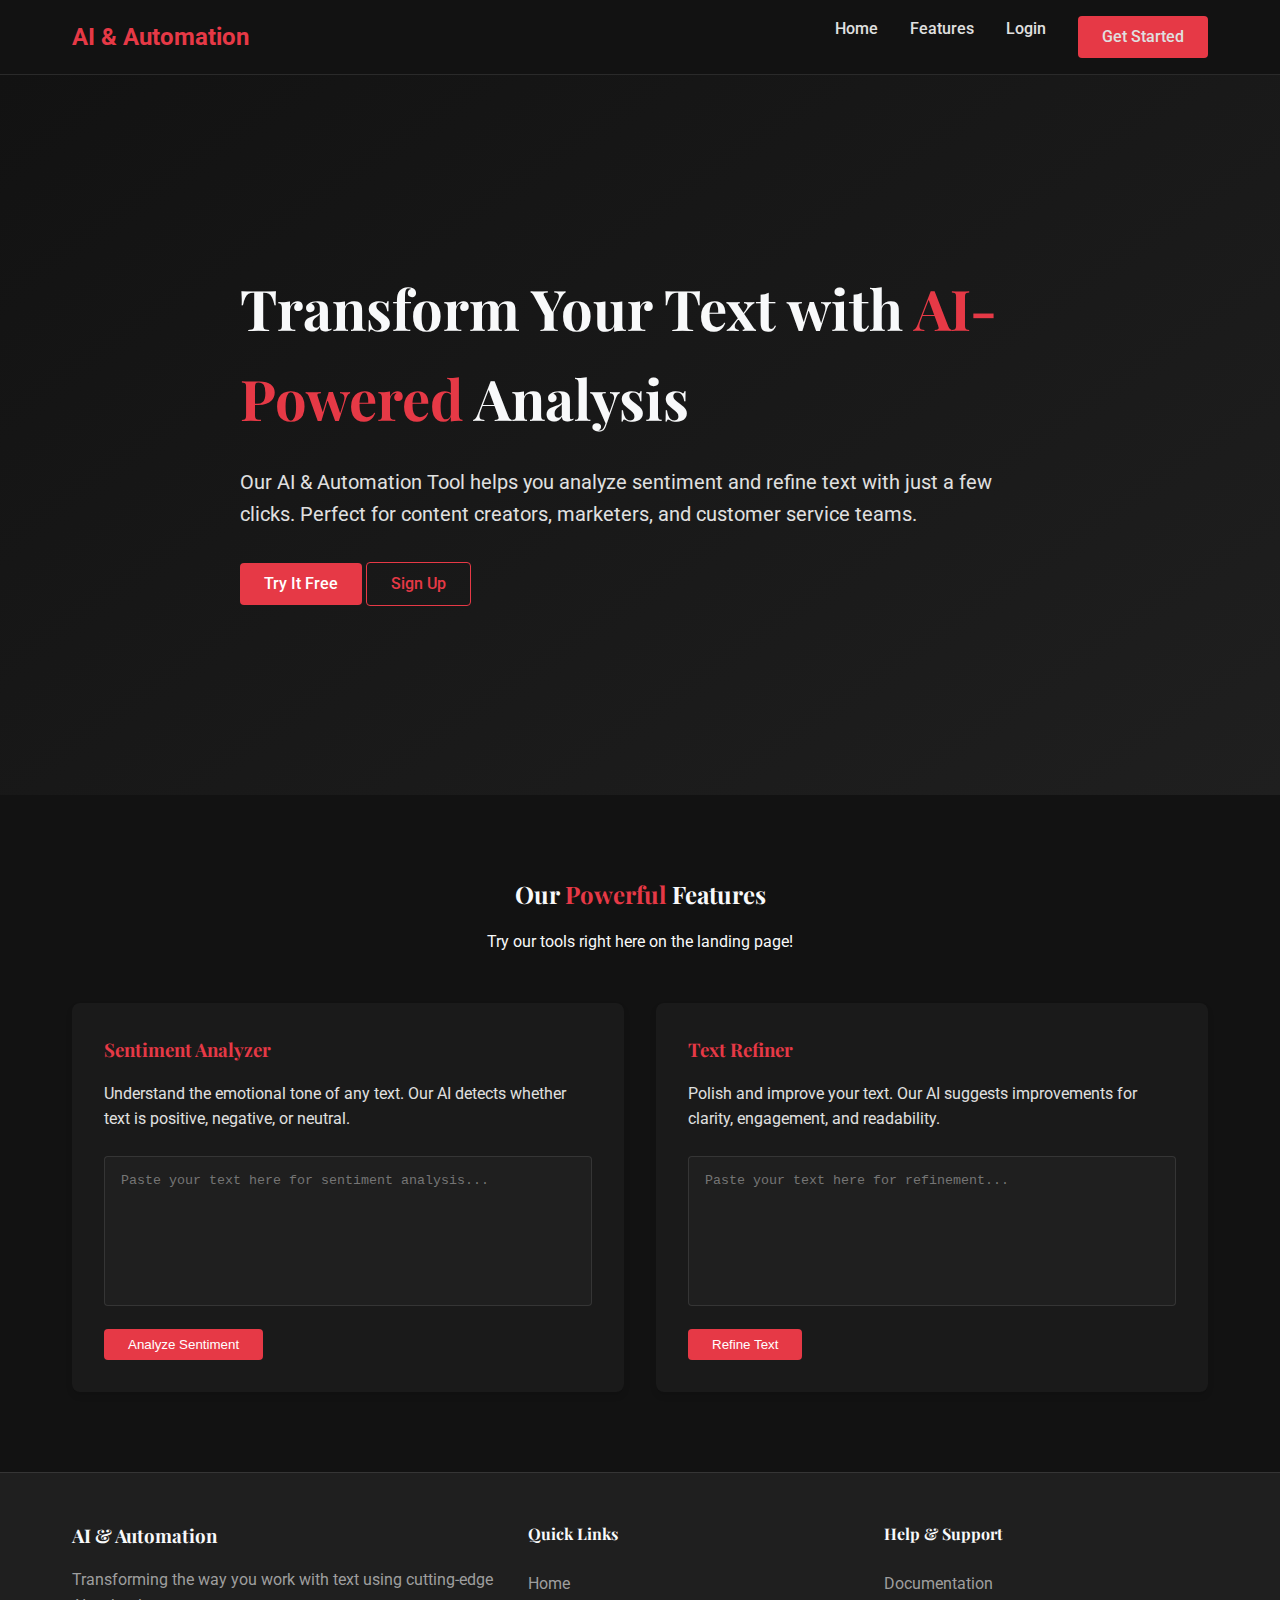
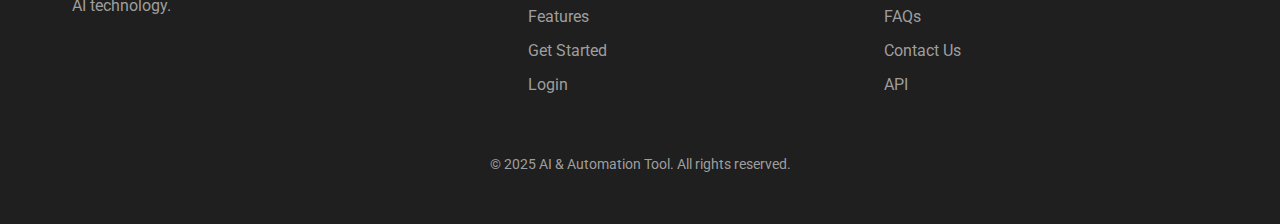
==== frontend/index.html @ 7e72e44c "commit" ====
<!DOCTYPE html>
<html lang="en">
<head>
    <meta charset="UTF-8">
    <meta name="viewport" content="width=device-width, initial-scale=1.0">
    <title>AI & Automation Tool - Sentiment Analysis & Text Refining</title>
    <link rel="stylesheet" href="assets/css/style.css">
    <link rel="stylesheet" href="https://cdnjs.cloudflare.com/ajax/libs/font-awesome/6.0.0/css/all.min.css">
</head>
<body>
    <!-- Header -->
    <header class="header">
        <div class="container">
            <nav class="nav">
                <a href="index.html" class="logo">AI & Automation</a>
                <div class="nav-links">
                    <a href="index.html">Home</a>
                    <a href="#features">Features</a>
                    <a href="login.html">Login</a>
                    <a href="get-started.html" class="btn">Get Started</a>
                </div>
            </nav>
        </div>
    </header>

    <!-- Hero Section -->
    <section class="hero">
        <div class="container">
            <div class="hero-content">
                <h1>Transform Your Text with <span class="highlight">AI-Powered</span> Analysis</h1>
                <p>Our AI & Automation Tool helps you analyze sentiment and refine text with just a few clicks. Perfect for content creators, marketers, and customer service teams.</p>
                <a href="get-started.html" class="btn">Try It Free</a>
                <a href="register.html" class="btn btn-outline">Sign Up</a>
            </div>
        </div>
    </section>

    <!-- Features Section -->
    <section class="features" id="features">
        <div class="container">
            <div class="section-title">
                <h2>Our <span class="highlight">Powerful</span> Features</h2>
                <p>Try our tools right here on the landing page!</p>
            </div>
            <div class="features-row">
                <!-- Sentiment Analysis Feature -->
                <div class="feature-card">
                    <h3>Sentiment Analyzer</h3>
                    <p>Understand the emotional tone of any text. Our AI detects whether text is positive, negative, or neutral.</p>
                    <form id="sentiment-form">
                        <textarea id="sentiment-input" class="text-area" placeholder="Paste your text here for sentiment analysis..."></textarea>
                        <button type="submit" class="btn">Analyze Sentiment</button>
                    </form>
                    <div id="sentiment-result" class="result-area" style="display: none;"></div>
                </div>

                <!-- Text Refiner Feature -->
                <div class="feature-card">
                    <h3>Text Refiner</h3>
                    <p>Polish and improve your text. Our AI suggests improvements for clarity, engagement, and readability.</p>
                    <form id="refiner-form">
                        <textarea id="refiner-input" class="text-area" placeholder="Paste your text here for refinement..."></textarea>
                        <button type="submit" class="btn">Refine Text</button>
                    </form>
                    <div id="refiner-result" class="result-area" style="display: none;"></div>
                </div>
            </div>
        </div>
    </section>

    <!-- Footer -->
    <footer class="footer">
        <div class="container">
            <div class="footer-content">
                <div class="footer-info">
                    <h3>AI & Automation</h3>
                    <p>Transforming the way you work with text using cutting-edge AI technology.</p>
                </div>
                <div class="footer-links">
                    <h4>Quick Links</h4>
                    <ul>
                        <li><a href="index.html">Home</a></li>
                        <li><a href="#features">Features</a></li>
                        <li><a href="get-started.html">Get Started</a></li>
                        <li><a href="login.html">Login</a></li>
                    </ul>
                </div>
                <div class="footer-links">
                    <h4>Help & Support</h4>
                    <ul>
                        <li><a href="#">Documentation</a></li>
                        <li><a href="#">FAQs</a></li>
                        <li><a href="#">Contact Us</a></li>
                        <li><a href="#">API</a></li>
                    </ul>
                </div>
            </div>
            <div class="footer-bottom">
                <p>&copy; 2025 AI & Automation Tool. All rights reserved.</p>
            </div>
        </div>
    </footer>

    <script src="assets/js/main.js"></script>
</body>
</html>
---- frontend/assets/css/style.css ----
/* style.css - Main styles for the AI & Automation Tool */

/* Import fonts */
@import url('https://fonts.googleapis.com/css2?family=Playfair+Display:wght@400;500;700&family=Roboto:wght@300;400;500;700&display=swap');

/* CSS Reset */
* {
    margin: 0;
    padding: 0;
    box-sizing: border-box;
}

:root {
    --primary-black: #121212;
    --primary-red: #e63946;
    --secondary-black: #1f1f1f;
    --text-primary: #f8f9fa;
    --text-secondary: #e0e0e0;
    --text-dim: #9e9e9e;
    --card-bg: #1a1a1a;
    --hover-red: #d62839;
    --gradient-bg: linear-gradient(145deg, var(--primary-black), var(--secondary-black));
}

body {
    font-family: 'Roboto', sans-serif;
    background-color: var(--primary-black);
    color: var(--text-primary);
    line-height: 1.6;
}

h1, h2, h3, h4, h5, h6 {
    font-family: 'Playfair Display', serif;
    font-weight: 700;
    margin-bottom: 1rem;
}

.container {
    max-width: 1200px;
    margin: 0 auto;
    padding: 0 2rem;
}

/* Header Styles */
.header {
    background-color: var(--primary-black);
    padding: 1rem 0;
    border-bottom: 1px solid rgba(255, 255, 255, 0.1);
    position: sticky;
    top: 0;
    z-index: 1000;
}

.nav {
    display: flex;
    justify-content: space-between;
    align-items: center;
}

.logo {
    font-size: 1.5rem;
    font-weight: 700;
    color: var(--primary-red);
    text-decoration: none;
}

.nav-links {
    display: flex;
    gap: 2rem;
}

.nav-links a {
    color: var(--text-secondary);
    text-decoration: none;
    font-weight: 500;
    transition: color 0.3s ease;
}

.nav-links a:hover {
    color: var(--primary-red);
}

.btn {
    display: inline-block;
    padding: 0.5rem 1.5rem;
    background-color: var(--primary-red);
    color: white;
    text-decoration: none;
    border-radius: 4px;
    font-weight: 500;
    transition: background-color 0.3s ease;
    border: none;
    cursor: pointer;
}

.btn:hover {
    background-color: var(--hover-red);
}

.btn-outline {
    background-color: transparent;
    border: 1px solid var(--primary-red);
    color: var(--primary-red);
}

.btn-outline:hover {
    background-color: var(--primary-red);
    color: white;
}

/* Hero Section */
.hero {
    height: 80vh;
    display: flex;
    flex-direction: column;
    justify-content: center;
    background: var(--gradient-bg);
    padding: 2rem 0;
}

.hero-content {
    max-width: 800px;
}

.hero h1 {
    font-size: 3.5rem;
    margin-bottom: 1.5rem;
}

.hero p {
    font-size: 1.25rem;
    margin-bottom: 2rem;
    color: var(--text-secondary);
}

.highlight {
    color: var(--primary-red);
}

/* Features Section */
.features {
    padding: 5rem 0;
}

.section-title {
    text-align: center;
    margin-bottom: 3rem;
}

.features-row {
    display: flex;
    gap: 2rem;
    flex-wrap: wrap;
}

.feature-card {
    flex: 1 1 350px;
    background-color: var(--card-bg);
    border-radius: 8px;
    padding: 2rem;
    box-shadow: 0 4px 6px rgba(0, 0, 0, 0.1);
    transition: transform 0.3s ease;
}

.feature-card:hover {
    transform: translateY(-5px);
}

.feature-card h3 {
    color: var(--primary-red);
    margin-bottom: 1rem;
}

.feature-card p {
    color: var(--text-secondary);
    margin-bottom: 1.5rem;
}

.text-area {
    width: 100%;
    height: 150px;
    background-color: var(--secondary-black);
    border: 1px solid rgba(255, 255, 255, 0.1);
    border-radius: 4px;
    padding: 1rem;
    color: var(--text-primary);
    margin-bottom: 1rem;
    resize: none;
}

.text-area:focus {
    outline: 1px solid var(--primary-red);
}

.result-area {
    background-color: rgba(230, 57, 70, 0.1);
    border-radius: 4px;
    padding: 1rem;
    min-height: 100px;
    margin-top: 1rem;
}

/* Footer */
.footer {
    background-color: var(--secondary-black);
    padding: 3rem 0;
    border-top: 1px solid rgba(255, 255, 255, 0.1);
}

.footer-content {
    display: flex;
    justify-content: space-between;
    flex-wrap: wrap;
    gap: 2rem;
}

.footer-info {
    flex: 1 1 300px;
}

.footer-info p {
    color: var(--text-dim);
    margin-top: 1rem;
}

.footer-links {
    flex: 1 1 200px;
}

.footer-links h4 {
    margin-bottom: 1.5rem;
}

.footer-links ul {
    list-style: none;
}

.footer-links li {
    margin-bottom: 0.5rem;
}

.footer-links a {
    color: var(--text-dim);
    text-decoration: none;
    transition: color 0.3s ease;
}

.footer-links a:hover {
    color: var(--primary-red);
}

.footer-bottom {
    margin-top: 3rem;
    text-align: center;
    color: var(--text-dim);
    font-size: 0.9rem;
}

/* Form styles */
.form-container {
    max-width: 500px;
    margin: 4rem auto;
    background-color: var(--card-bg);
    padding: 2rem;
    border-radius: 8px;
    box-shadow: 0 4px 12px rgba(0, 0, 0, 0.1);
}

.form-title {
    text-align: center;
    margin-bottom: 2rem;
}

.form-group {
    margin-bottom: 1.5rem;
}

.form-label {
    display: block;
    margin-bottom: 0.5rem;
    color: var(--text-secondary);
}

.form-input {
    width: 100%;
    padding: 0.75rem;
    background-color: var(--secondary-black);
    border: 1px solid rgba(255, 255, 255, 0.1);
    border-radius: 4px;
    color: var(--text-primary);
}

.form-input:focus {
    outline: 1px solid var(--primary-red);
}

.form-footer {
    margin-top: 2rem;
    text-align: center;
}

.form-footer a {
    color: var(--primary-red);
    text-decoration: none;
}

.form-footer a:hover {
    text-decoration: underline;
}

.get-started-container {
    display: flex;
    flex-direction: column;
    align-items: center;
    text-align: center;
    padding: 5rem 0;
}

.get-started-container h1 {
    margin-bottom: 2rem;
}

.get-started-container p {
    max-width: 600px;
    margin-bottom: 2rem;
    color: var(--text-secondary);
}

.pricing-plans {
    display: flex;
    gap: 2rem;
    flex-wrap: wrap;
    justify-content: center;
    margin-top: 3rem;
}

.pricing-card {
    background-color: var(--card-bg);
    border-radius: 8px;
    padding: 2rem;
    width: 300px;
    text-align: center;
    border: 1px solid rgba(255, 255, 255, 0.1);
}

.pricing-card.featured {
    border: 1px solid var(--primary-red);
    position: relative;
}

.pricing-card.featured::before {
    content: "Popular";
    position: absolute;
    top: -12px;
    left: 50%;
    transform: translateX(-50%);
    background-color: var(--primary-red);
    padding: 0.25rem 1rem;
    border-radius: 20px;
    font-size: 0.8rem;
    font-weight: 500;
}

.price {
    font-size: 2.5rem;
    font-weight: 700;
    margin: 1rem 0;
}

.price span {
    font-size: 1rem;
    font-weight: 400;
    color: var(--text-dim);
}

.features-list {
    list-style: none;
    margin: 2rem 0;
    text-align: left;
}

.features-list li {
    margin-bottom: 0.5rem;
    position: relative;
    padding-left: 1.5rem;
}

.features-list li::before {
    content: "✓";
    color: var(--primary-red);
    position: absolute;
    left: 0;
}

/* Responsive */
@media (max-width: 768px) {
    .hero h1 {
        font-size: 2.5rem;
    }
    
    .nav-links {
        display: none;
    }
    
    .mobile-menu-btn {
        display: block;
    }
    
    .footer-content {
        flex-direction: column;
    }
}
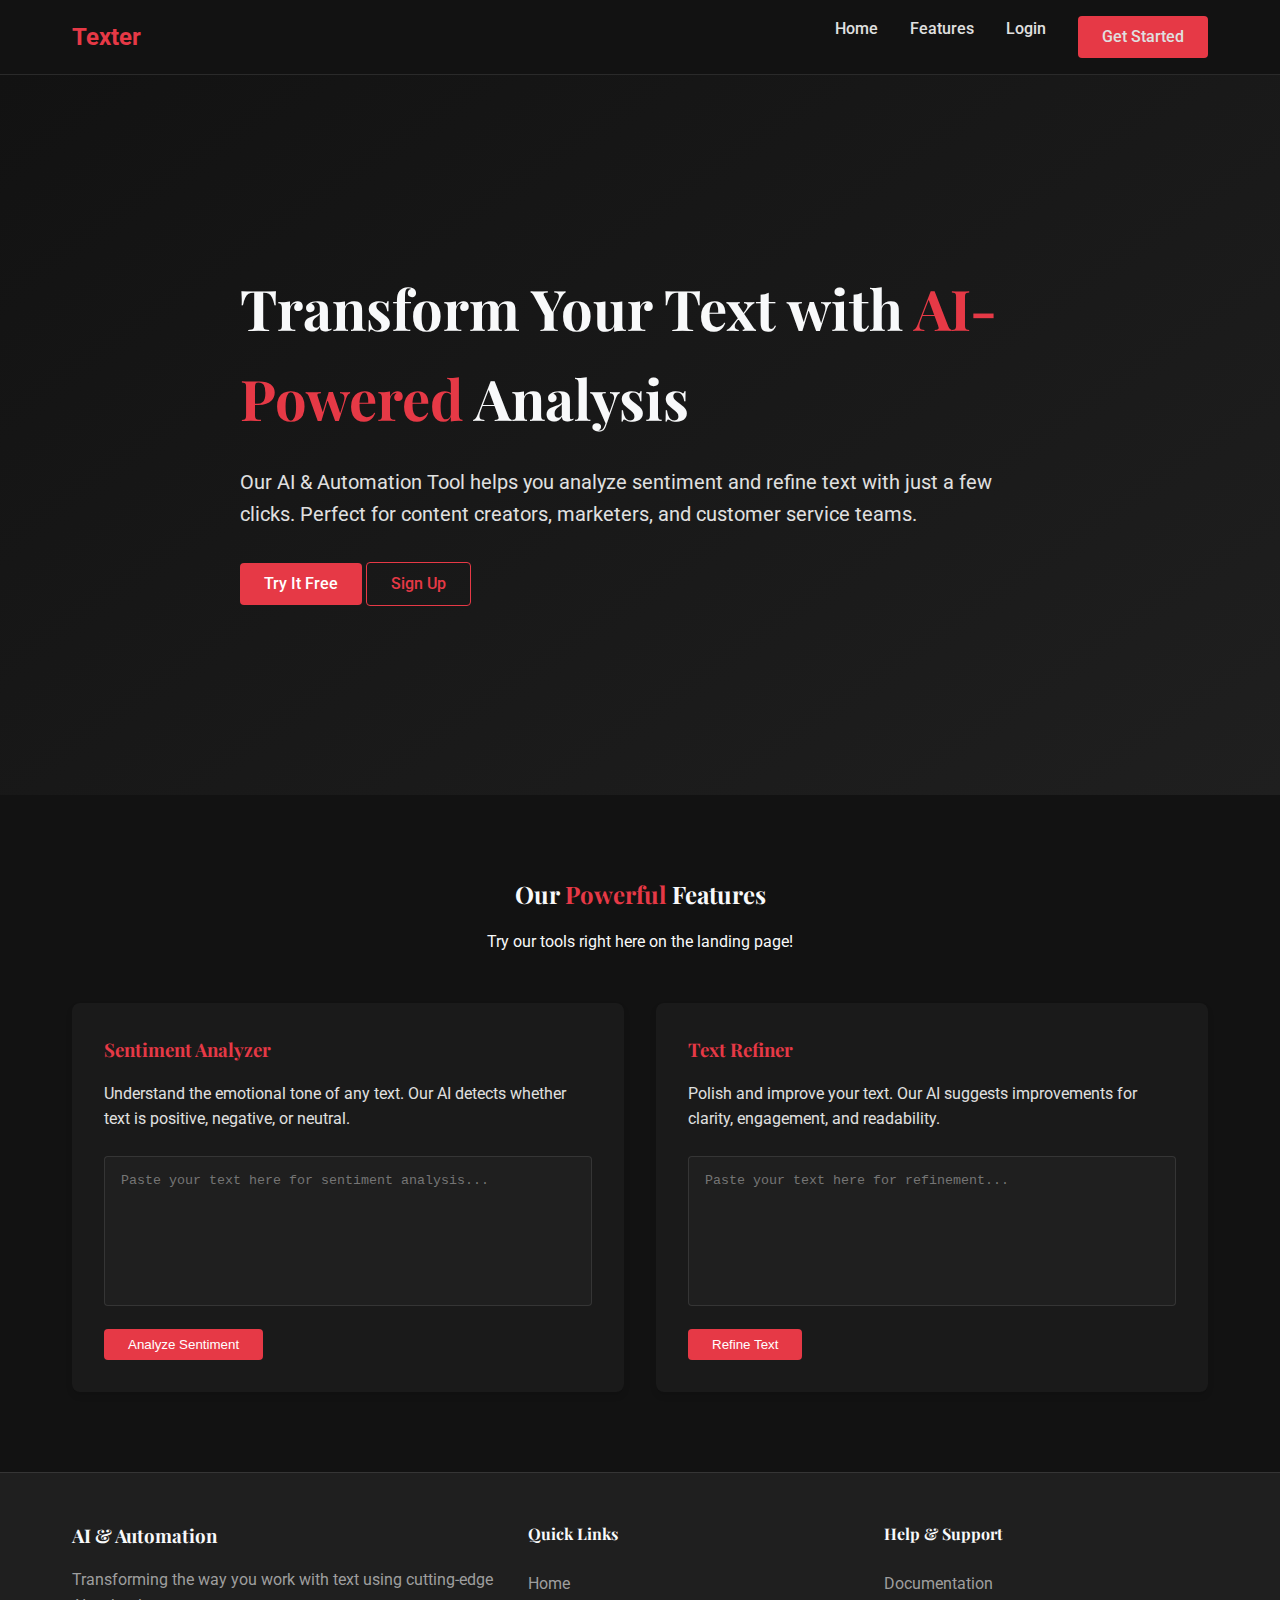
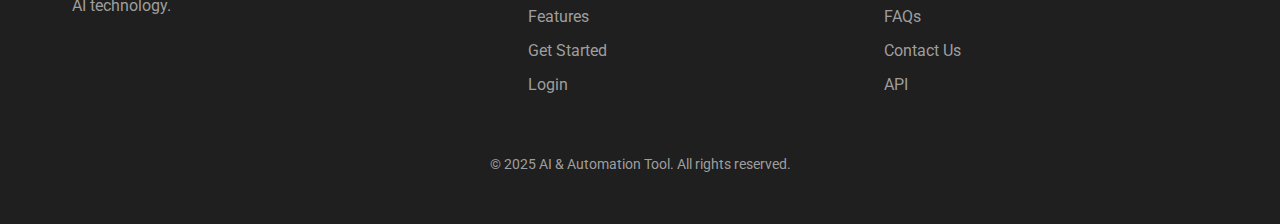
==== commit 79eb7009: "new-update" ====
--- a/frontend/index.html
+++ b/frontend/index.html
@@ -12,7 +12,7 @@
     <header class="header">
         <div class="container">
             <nav class="nav">
-                <a href="index.html" class="logo">AI & Automation</a>
+                <a href="index.html" class="logo">Texter</a>
                 <div class="nav-links">
                     <a href="index.html">Home</a>
                     <a href="#features">Features</a>
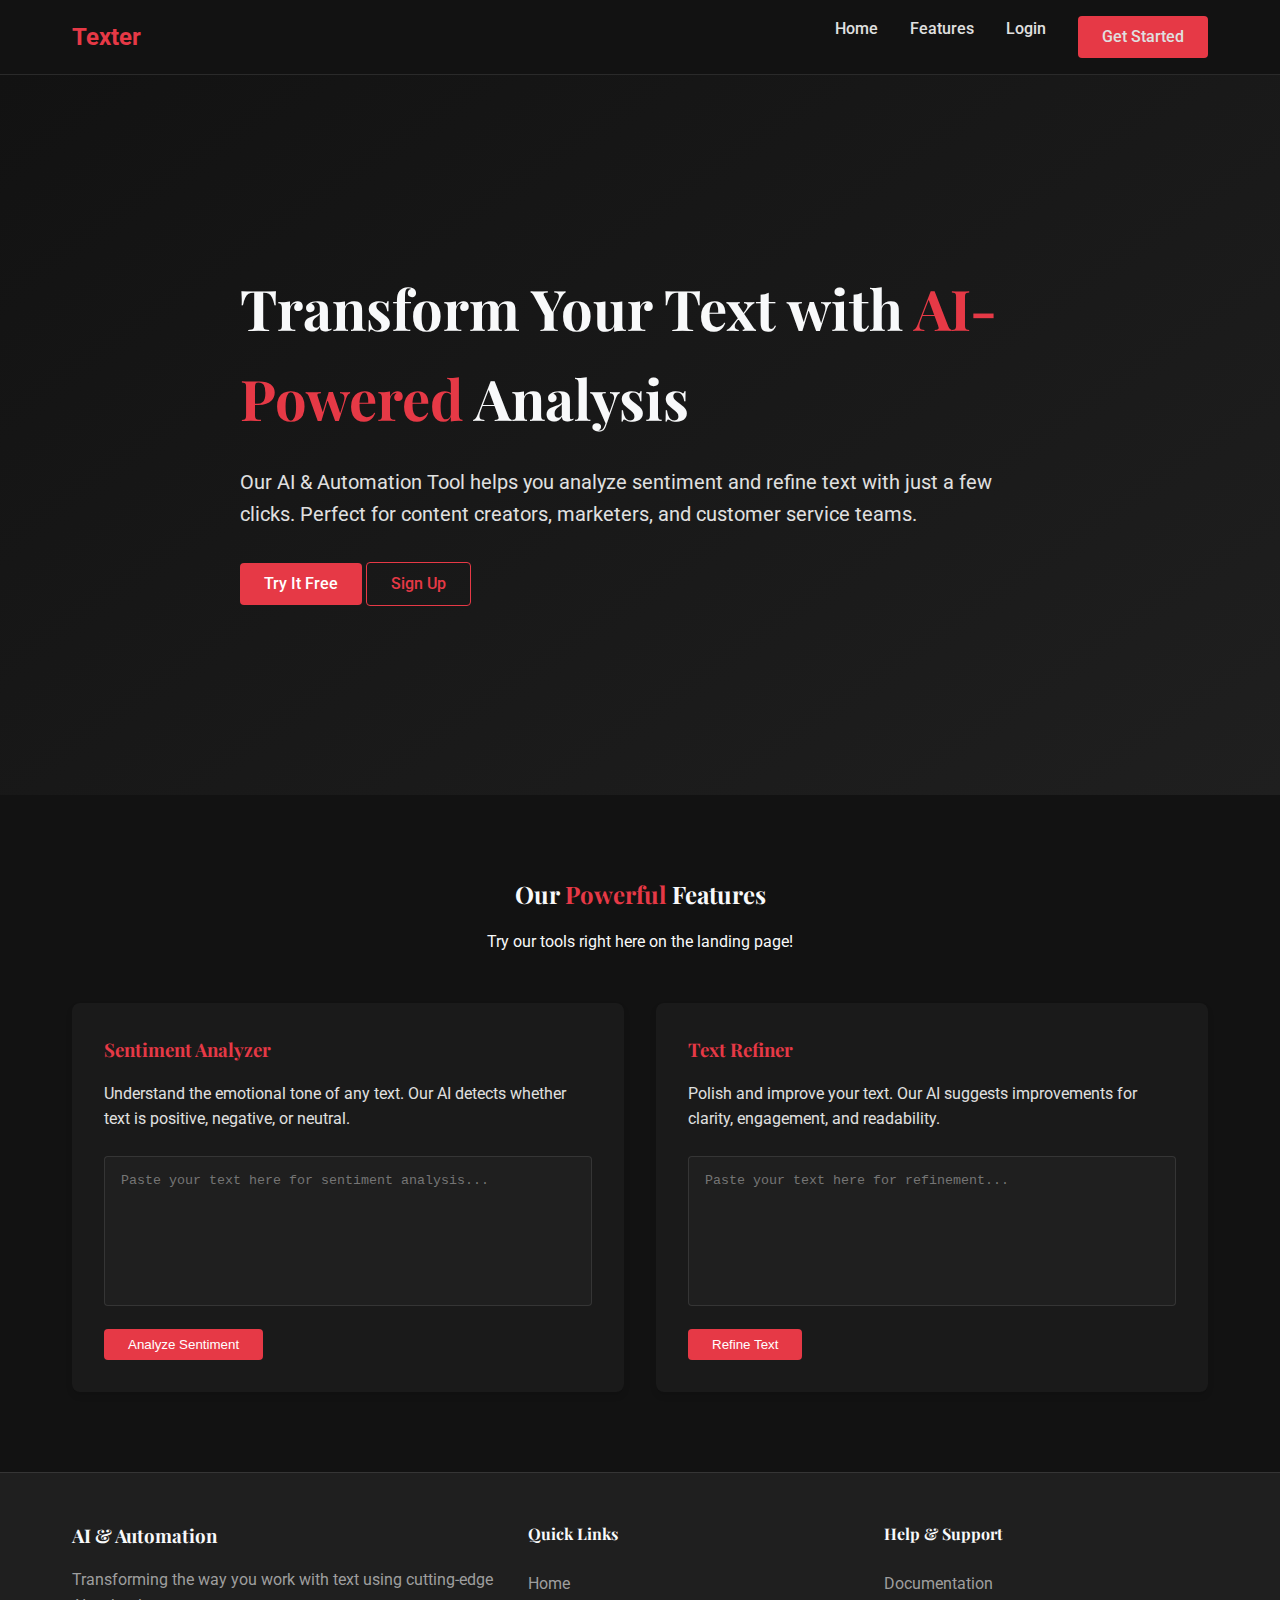
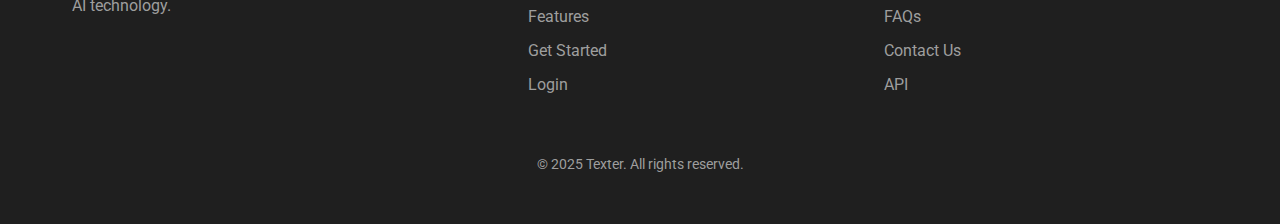
==== commit 5d37c1aa: "did some changes in app.py for frontend deployment" ====
--- a/frontend/index.html
+++ b/frontend/index.html
@@ -96,7 +96,7 @@
                 </div>
             </div>
             <div class="footer-bottom">
-                <p>&copy; 2025 AI & Automation Tool. All rights reserved.</p>
+                <p>&copy; 2025 Texter. All rights reserved.</p>
             </div>
         </div>
     </footer>
